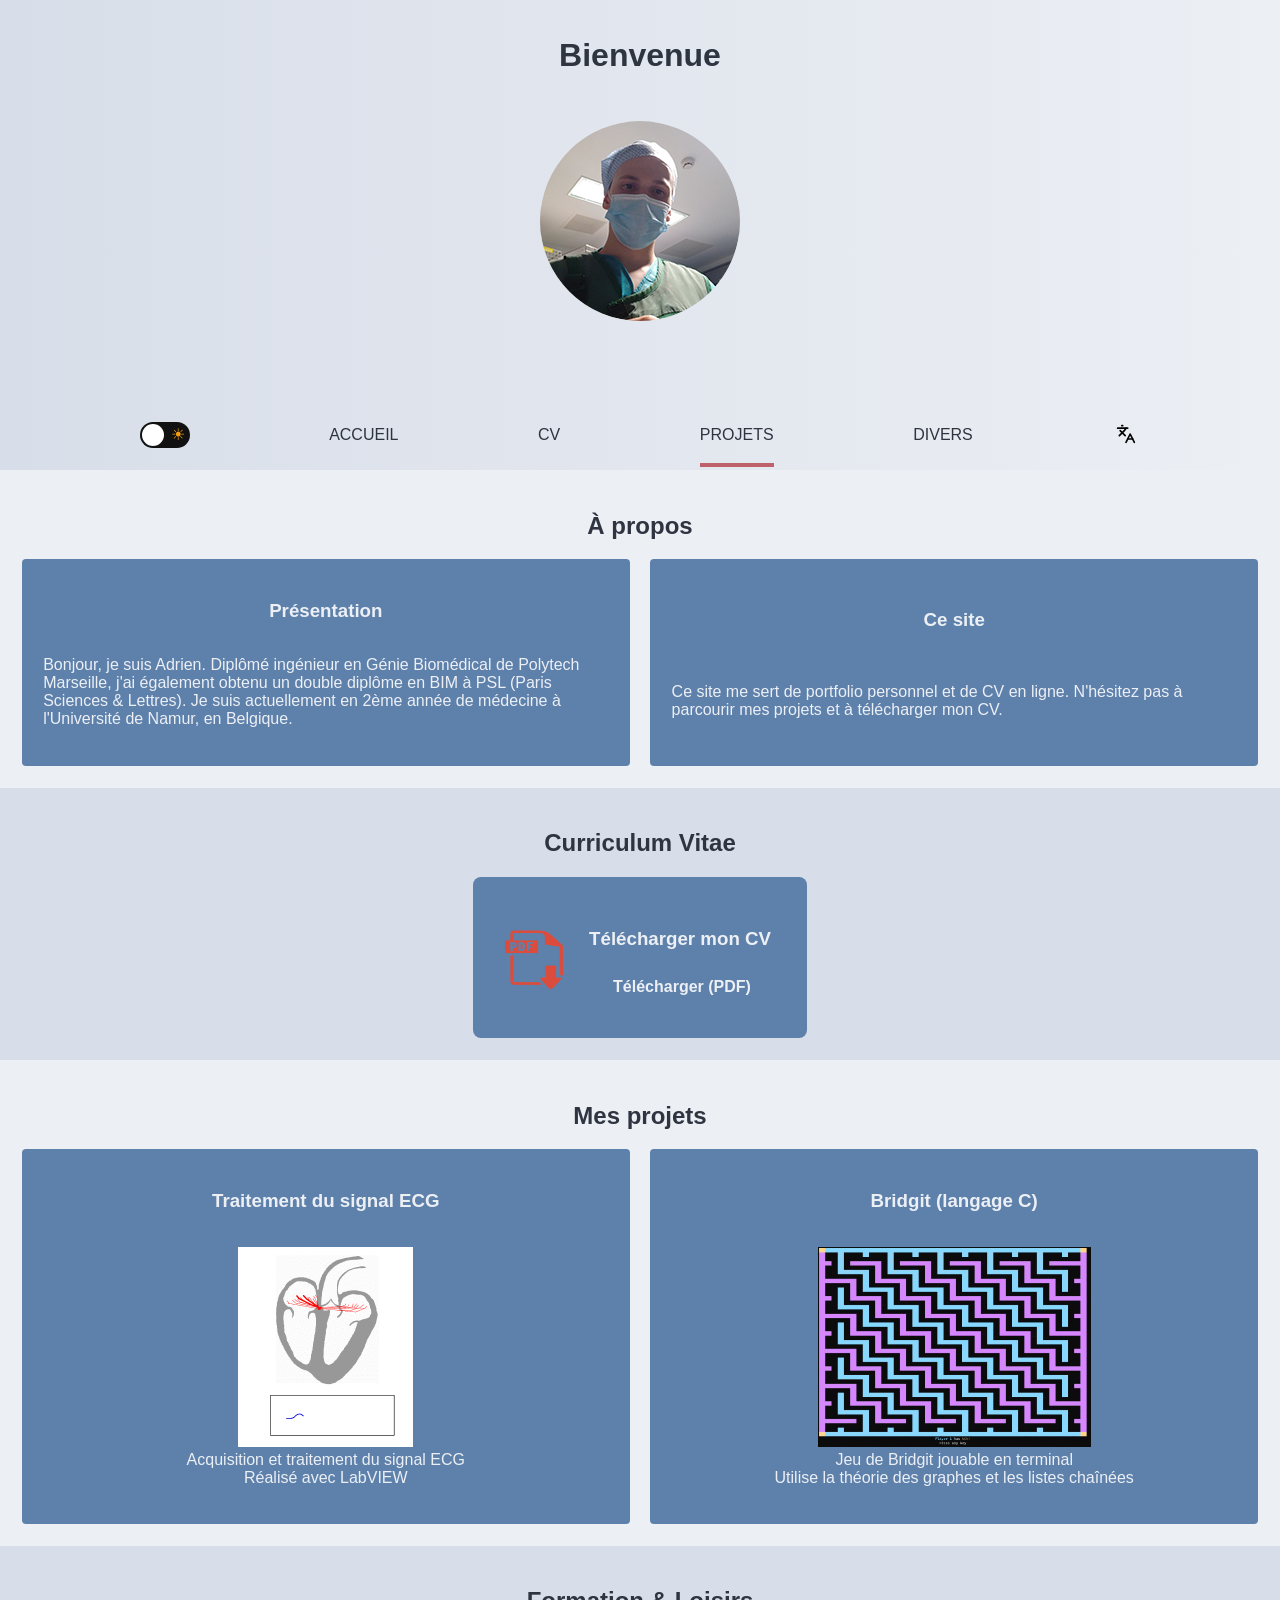
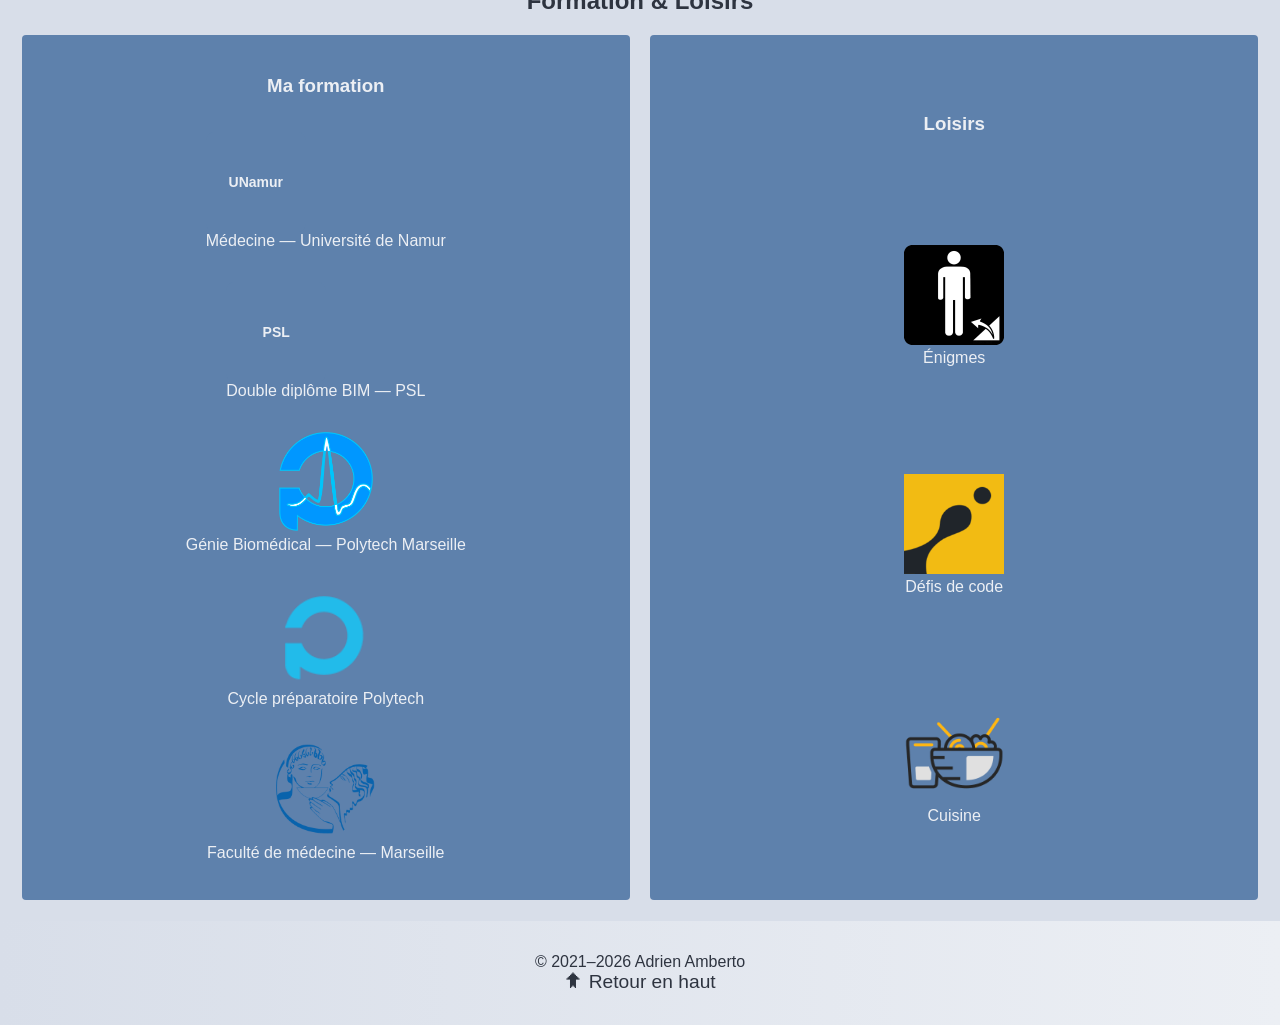
==== fr/index.html @ 1ee0a9d4 "Move site files to repo root for GitHub Pages" ====
<!DOCTYPE html>
<html lang="fr">
<head>
    <meta charset="UTF-8"/>
    <meta name="author" content="Adrien Amberto"/>
    <meta name="description" content="Adrien Amberto — Ingénieur biomédical et étudiant en médecine. Portfolio, CV et projets."/>
    <meta name="keywords" content="Adrien Amberto, ingénieur biomédical, étudiant médecine, Polytech Marseille, PSL, Namur, portfolio"/>
    <meta property="og:image" content="../img/pdp/pdp1.png"/>
    <meta name="viewport" content="width=device-width, initial-scale=1.0"/>
    <link rel="alternate" hreflang="en" href="../index.html"/>
    <link rel="alternate" hreflang="fr" href="index.html"/>
    <link rel="apple-touch-icon" href="../img/icon/apple-touch-icon.png"/>
    <link rel="icon" type="image/png" sizes="32x32" href="../img/icon/favicon-32x32.png"/>
    <link rel="icon" type="image/png" sizes="16x16" href="../img/icon/favicon-16x16.png"/>
    <link rel="shortcut icon" href="../img/icon/favicon.ico"/>
    <link rel="stylesheet" href="../css/style.css"/>
    <link rel="stylesheet" href="../css/dark.css"/>
    <link rel="stylesheet" href="../css/light.css"/>
    <script defer src="../js/script.js"></script>
    <title>Adrien Amberto</title>
</head>
<body class="light">
    <header>
        <h1>Bienvenue</h1>
        <img id="slider" class="pdp" src="../img/pdp/pdp1.png" alt="Adrien Amberto"/>
    </header>

    <nav class="navbar">
        <button class="hamburger" aria-label="Menu" aria-expanded="false">
            <span class="hamburger-line"></span>
            <span class="hamburger-line"></span>
            <span class="hamburger-line"></span>
        </button>
        <ul class="navbar-nav">
            <li><input type="checkbox" name="theme" id="checkbox"/>
                <label for="checkbox" class="label">
                    <i class="icone moon">&#x263E;</i>
                    <i class="icone sun">&#x2600;</i>
                    <span class="ball"></span>
                </label>
            </li>
            <li><a href="#home" class="nav-item active">ACCUEIL</a></li>
            <li><a href="#resume" class="nav-item">CV</a></li>
            <li><a href="#project" class="nav-item">PROJETS</a></li>
            <li><a href="#misc" class="nav-item">DIVERS</a></li>
            <li class="lang-dropdown">
                <button class="lang-btn" aria-label="Langue"><svg xmlns="http://www.w3.org/2000/svg" width="20" height="20" viewBox="0 0 24 24" fill="none" stroke="currentColor" stroke-width="2" stroke-linecap="round" stroke-linejoin="round"><path d="m5 8 6 6"/><path d="m4 14 6-6 2-3"/><path d="M2 5h12"/><path d="M7 2h1"/><path d="m22 22-5-10-5 10"/><path d="M14 18h6"/></svg></button>
                <ul class="lang-menu">
                    <li><a href="../index.html">English</a></li>
                    <li><span class="lang-current">Français</span></li>
                </ul>
            </li>
        </ul>
    </nav>

    <main>
        <section id="home">
            <h2>À propos</h2>
            <div class="grid">
                <article>
                    <h3>Présentation</h3>
                    <p>Bonjour, je suis Adrien. Diplômé ingénieur en Génie Biomédical de Polytech Marseille, j'ai également obtenu un double diplôme en BIM à PSL (Paris Sciences & Lettres). Je suis actuellement en 2ème année de médecine à l'Université de Namur, en Belgique.</p>
                </article>
                <article>
                    <h3>Ce site</h3>
                    <p>Ce site me sert de portfolio personnel et de CV en ligne. N'hésitez pas à parcourir mes projets et à télécharger mon CV.</p>
                </article>
            </div>
        </section>

        <section id="resume">
            <h2>Curriculum Vitae</h2>
            <div class="cv-card">
                <img src="../img/misc/logo_pdf.png" alt="PDF" class="cv-icon"/>
                <div class="cv-info">
                    <h3>Télécharger mon CV</h3>
                    <a href="../doc/cv/cv.pdf" download class="cv-download-btn">Télécharger (PDF)</a>
                </div>
            </div>
        </section>

        <section id="project">
            <h2>Mes projets</h2>
            <div class="grid">
                <article>
                    <h3>Traitement du signal ECG</h3>
                    <a href="../doc/projet/projet labview.zip" download="ECG_labview.zip"><figure>
                        <img src="../img/project/ECG.gif" alt="Animation ECG"/></a>
                        <figcaption>Acquisition et traitement du signal ECG<br/>Réalisé avec LabVIEW</figcaption>
                    </figure>
                </article>
                <article>
                    <h3>Bridgit (langage C)</h3>
                    <a href="../doc/projet/khana.c" download="bridgit.c"><figure>
                        <img src="../img/project/bridgit.gif" alt="Jeu de Bridgit"/></a>
                        <figcaption>Jeu de Bridgit jouable en terminal<br/>Utilise la théorie des graphes et les listes chaînées</figcaption>
                    </figure>
                </article>
            </div>
        </section>

        <section id="misc">
            <h2>Formation & Loisirs</h2>
            <div class="grid">
                <article>
                    <h3>Ma formation</h3>
                    <figure>
                        <a href="https://www.unamur.be/fr/medecine" target="_blank"><span class="text-logo">UNamur</span></a>
                        <figcaption>Médecine — Université de Namur</figcaption>
                    </figure>
                    <figure>
                        <a href="https://psl.eu" target="_blank"><span class="text-logo">PSL</span></a>
                        <figcaption>Double diplôme BIM — PSL</figcaption>
                    </figure>
                    <figure>
                        <a href="https://polytech.univ-amu.fr/formations/cycle-ingenieur/genie-biomedical" target="_blank"><img src="../img/formation/logo_gbm.png" alt="Génie Biomédical"/></a>
                        <figcaption>Génie Biomédical — Polytech Marseille</figcaption>
                    </figure>
                    <figure>
                        <a href="https://polytech.univ-amu.fr/formations/cycle-preparatoire" target="_blank"><img src="../img/formation/logo_poly.png" alt="Cycle préparatoire"/></a>
                        <figcaption>Cycle préparatoire Polytech</figcaption>
                    </figure>
                    <figure>
                        <a href="https://smpm.univ-amu.fr/" target="_blank"><img src="../img/formation/logo_med.png" alt="Faculté de médecine"/></a>
                        <figcaption>Faculté de médecine — Marseille</figcaption>
                    </figure>
                </article>
                <article>
                    <h3>Loisirs</h3>
                    <figure>
                        <a href="http://www.ouverture-facile.com/enigmes/index.html" target="_blank"><img src="../img/hobbies/of.png" alt="Ouverture Facile"/></a>
                        <figcaption>Énigmes</figcaption>
                    </figure>
                    <figure>
                        <a href="https://www.codingame.com/start" target="_blank"><img src="../img/hobbies/coding.png" alt="CodinGame"/></a>
                        <figcaption>Défis de code</figcaption>
                    </figure>
                    <figure>
                        <img src="../img/hobbies/miam.png" alt="Cuisine"/>
                        <figcaption>Cuisine</figcaption>
                    </figure>
                </article>
            </div>
        </section>
    </main>

    <footer>
        <p id="copyright">
            &copy; 2021–2026 Adrien Amberto<br/>
            <a href="#" class="grand"><i class="icone">&#x1F899;</i> Retour en haut</a>
        </p>
    </footer>
</body>
</html>
---- css/style.css ----
/**************** General **************/
* {
    box-sizing: border-box;
    scroll-behavior: smooth;
    border: 0;
}

body {
    margin: 0;
    padding: 0;
    font-family: 'Segoe UI', Tahoma, Geneva, Verdana, sans-serif;
    font-size: 16px !important;
}

section, article, main {
    transition: background-color 500ms ease-in-out;
}

a {
    color: currentColor;
    text-decoration: none;
}

img {
    max-width: 100%;
    height: auto;
    transition: transform 500ms ease-out;
}

img:hover {
    transform: scale(1.1);
}

figure {
    text-align: center;
}

.grand {
    font-size: larger;
}
/***************************************/

/***************** Header **************/
header {
    padding: 1em;
    margin-bottom: 0;
    padding-bottom: 3.5em;
    min-height: 400px;
    text-align: center;
}

.pdp {
    margin-top: 2%;
    border-radius: 50%;
    width: 200px;
    height: 200px;
    object-fit: cover;
}

#slider {
    opacity: 1;
    transition: opacity 1.5s;
}

#slider.fadeOut {
    opacity: 0;
}
/***************************************/

/**************** Navbar ***************/
ul {
    list-style-type: none;
    margin: 0;
    padding: 0;
}

.navbar {
    position: sticky;
    top: 0;
    height: 70px;
    width: 100%;
    z-index: 99;
}

.navbar-nav {
    display: flex;
    align-items: center;
    justify-content: space-evenly;
    height: 100%;
}

.navbar-nav a {
    padding-bottom: 20px;
    transition: border-bottom .25s ease-out;
}

.navbar-nav a:hover {
    border-bottom: solid 4px #5e81ac;
}

.active {
    border-bottom: 4px solid #bf616a;
}

.lang-dropdown {
    position: relative;
    padding: 20px 40px;
    margin: -20px -40px;
}

.lang-btn {
    background: none;
    cursor: pointer;
    font-size: 20px;
    padding: 4px;
    line-height: 1;
}

.lang-menu {
    display: none;
    position: absolute;
    right: 0;
    top: 100%;
    background: #eceff4;
    border-radius: 4px;
    box-shadow: 0 2px 8px rgba(0,0,0,0.2);
    padding: 4px 0;
    min-width: 120px;
    z-index: 200;
}

.dark .lang-menu {
    background: #3b4252;
}

.lang-dropdown:hover .lang-menu {
    display: block;
}

.lang-menu li {
    padding: 6px 12px;
}

.lang-menu a:hover {
    text-decoration: underline;
    border-bottom: none;
}

.lang-current {
    opacity: 0.5;
}

/**************** Bouton ***************/
.icone {
    display: inline-block;
    user-select: none;
    font-style: normal;
    font-variant: normal;
    text-rendering: auto;
    line-height: 1;
}

#checkbox {
    opacity: 0;
    position: absolute;
}

.label {
    background-color: #111;
    display: flex;
    align-items: center;
    justify-content: space-between;
    border-radius: 50px;
    position: relative;
    padding: 5px;
    height: 26px;
    width: 50px;
}

.ball {
    background-color: #fff;
    border-radius: 50%;
    position: absolute;
    top: 2px;
    left: 2px;
    height: 22px;
    width: 22px;
    transition: transform 0.2s linear;
}

#checkbox:checked + .label .ball {
    transform: translateX(24px);
}

.moon {
    color: #f1c40f;
}

.sun {
    color: #f39c12;
}

/***************************************/

/*************** Hamburger Menu ***************/
.hamburger {
    display: none;
    background: none;
    cursor: pointer;
    padding: 10px;
    z-index: 100;
}

.hamburger-line {
    display: block;
    width: 25px;
    height: 3px;
    margin: 5px 0;
    background-color: currentColor;
    border-radius: 3px;
    transition: transform 0.3s, opacity 0.3s;
}
/***************************************/

/***************** Main ****************/
main {
    min-height: 1000px;
    padding: 0;
}

h2 {
    text-align: center;
}

section {
    padding: 1.35rem;
}

.grid {
    display: grid;
    gap: 20px;
    grid-template-columns: repeat(auto-fit, minmax(clamp(33.3333% - 20px, (40rem - 100%) * 999, 100%), 1fr));
}

article {
    display: flex;
    flex-direction: column;
    align-items: center;
    justify-content: space-around;
    padding: 1.35rem;
    border-radius: 4px;
    overflow: hidden;
}

#resume {
    display: flex;
    flex-direction: column;
    align-items: center;
    justify-content: center;
}

/************* CV Card *****************/
.cv-card {
    display: flex;
    align-items: center;
    gap: 20px;
    padding: 2rem;
    border-radius: 8px;
    max-width: 500px;
}

.cv-icon {
    width: 64px;
    height: 64px;
}

.cv-download-btn {
    display: inline-block;
    padding: 10px 24px;
    background-color: #5e81ac;
    color: #eceff4 !important;
    border-radius: 5px;
    text-decoration: none !important;
    font-weight: bold;
    transition: background-color 0.3s;
}

.cv-download-btn:hover {
    background-color: #81a1c1;
    transform: none;
}
/***************************************/

#project img {
    height: 200px;
    width: auto;
}

#misc img {
    width: 100px;
    height: 100px;
    object-fit: contain;
}

.text-logo {
    display: flex;
    align-items: center;
    justify-content: center;
    width: 100px;
    height: 100px;
    border-radius: 8px;
    background-color: #5e81ac;
    color: #eceff4;
    font-weight: bold;
    font-size: 14px;
    text-align: center;
    line-height: 1.2;
}

.text-logo:hover {
    transform: scale(1.1);
}
/***************************************/

/*************** Footer ****************/
footer {
    padding: 2em;
    text-align: center;
}

#copyright {
    margin: 0;
}
/***************************************/

/************* Responsive **************/
@media (max-width: 768px) {
    .hamburger {
        display: block;
        position: absolute;
        right: 15px;
        top: 15px;
    }

    .navbar {
        height: auto;
        min-height: 50px;
        position: sticky;
        top: 0;
    }

    .navbar-nav {
        flex-direction: column;
        align-items: stretch;
        display: none;
    }

    .navbar-nav.open {
        display: flex;
    }

    .navbar-nav li {
        text-align: center;
        padding: 12px 0;
    }

    .navbar-nav a {
        padding-bottom: 5px;
    }

    .navbar-nav li:first-child {
        display: flex;
        justify-content: center;
        padding: 10px 0;
    }

    .cv-card {
        flex-direction: column;
        text-align: center;
    }

    .pdp {
        width: 150px;
        height: 150px;
    }

    header {
        min-height: 300px;
        padding-bottom: 2em;
    }

    #project img {
        height: 150px;
    }
}

@media (max-width: 480px) {
    body {
        font-size: 14px !important;
    }

    .pdp {
        width: 120px;
        height: 120px;
    }

    header {
        min-height: 250px;
    }

    section {
        padding: 1rem 0.75rem;
    }

    #project img {
        height: 120px;
        width: auto;
    }
}
/***************************************/
---- css/dark.css ----
body.dark {
    color: #d8dee9;
}

body.dark, .dark header, .dark .navbar {
    background: linear-gradient(to right, #2e3440, #4c566a);
}

.dark article, .dark .cv-card {
    background-color: #4c566a;
}

.dark main > :nth-child(even) {
    background-color: #2e3440;
}

.dark main > :nth-child(odd) {
    background-color: #292E39;
}

.dark .text-logo {
    background-color: #4c566a;
}
---- css/light.css ----
body.light {
    color: #2e3440;
}

body.light, .light header, .light .navbar {
    background: linear-gradient(to right, #d8dee9, #eceff4);
}

.light article, .light .cv-card {
    background-color: #5e81ac;
    color: #eceff4;
}

.light main > :nth-child(even) {
    background-color: #d8dee9;
}

.light main > :nth-child(odd) {
    background-color: #eceff4;
}
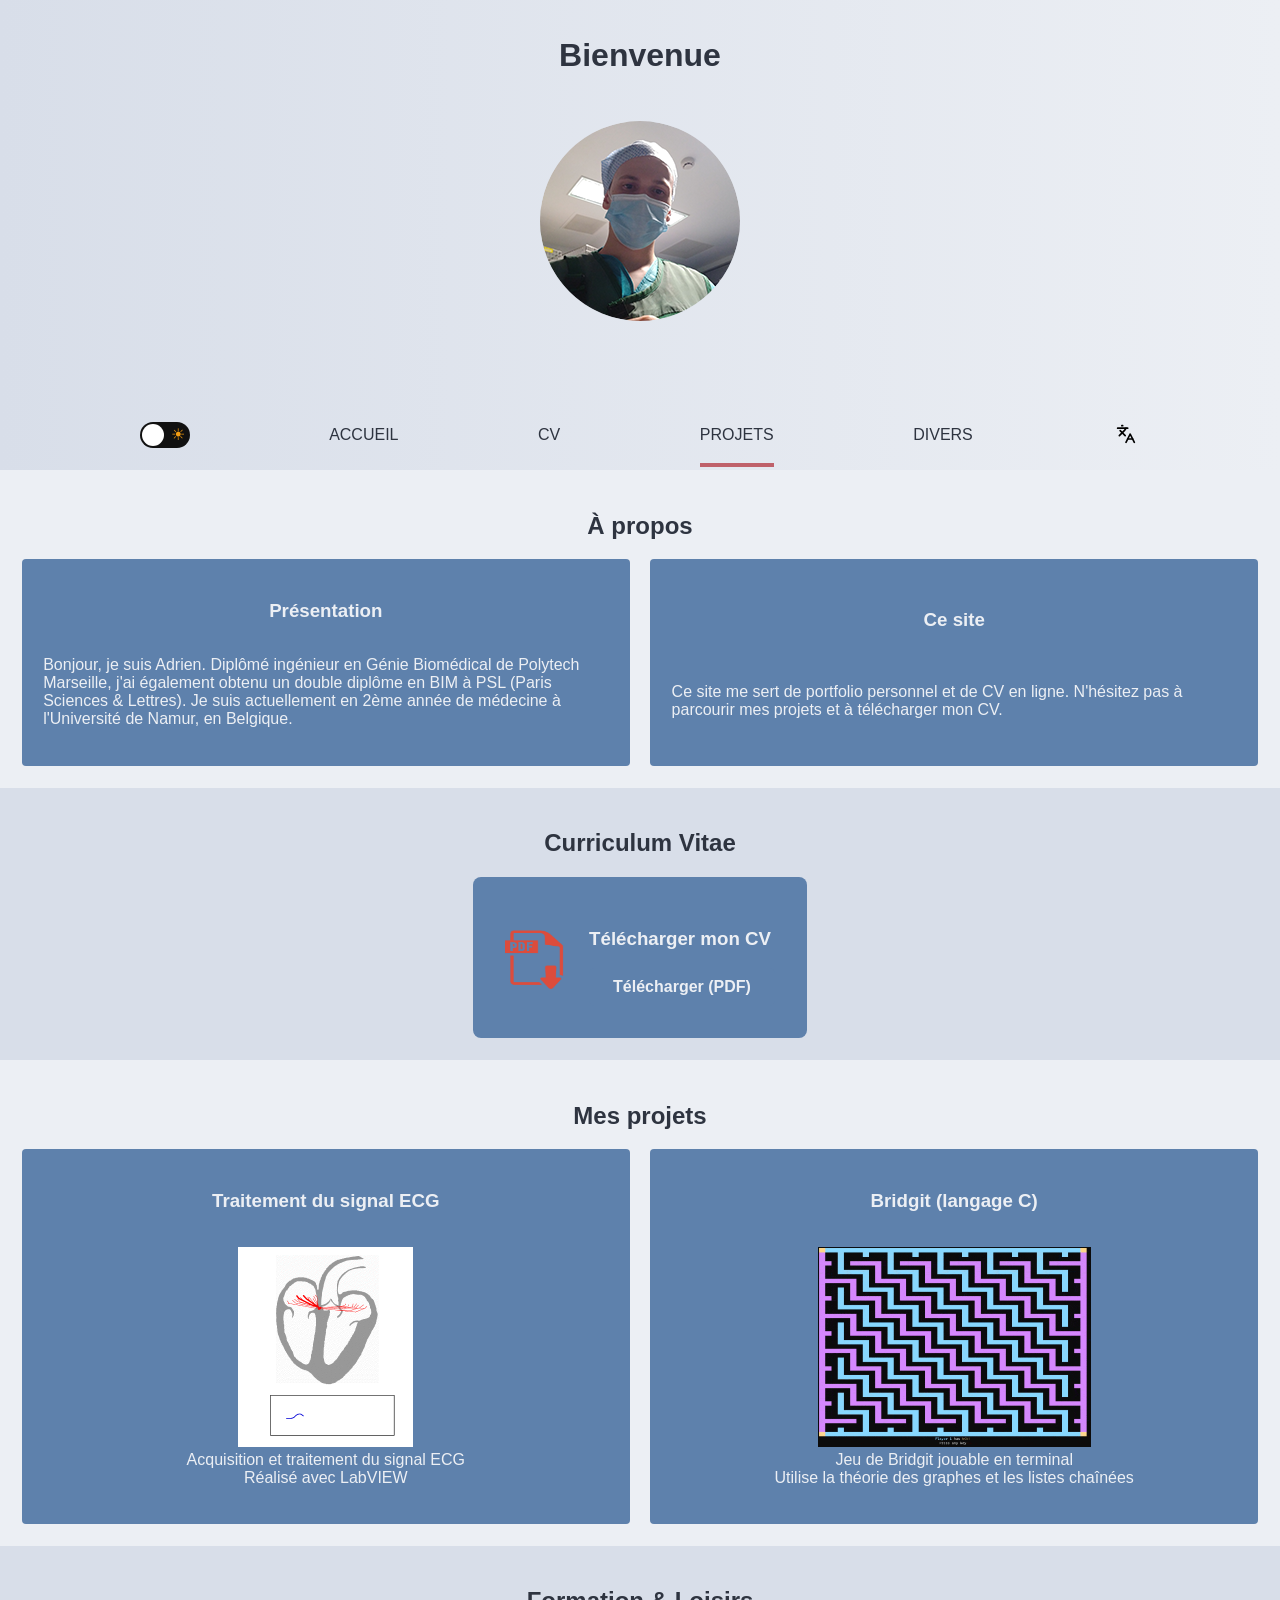
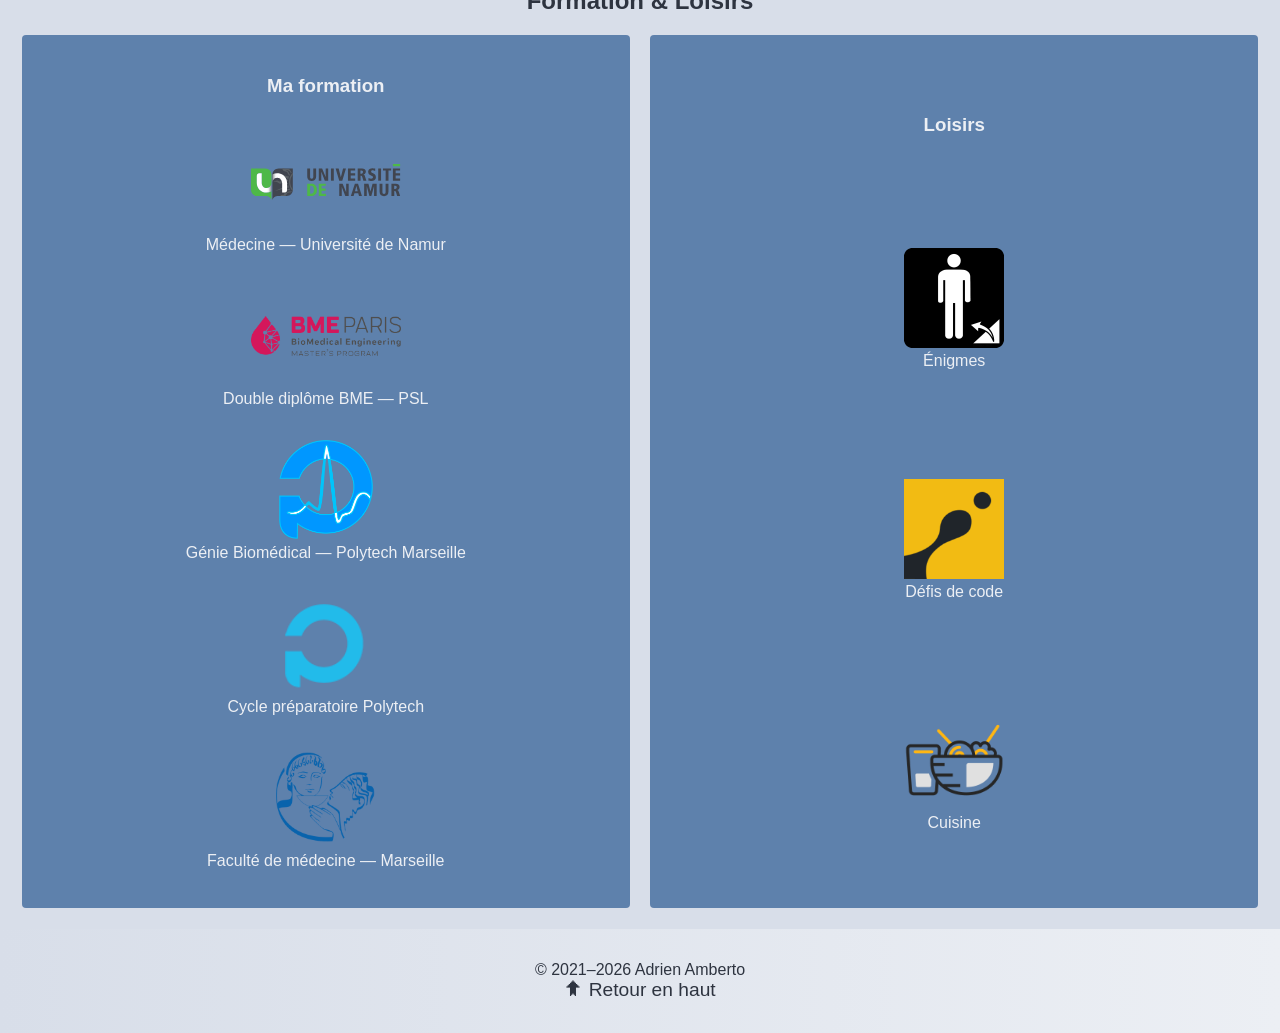
==== commit f402596a: "Add favicon, logo images for PSL/Namur, fix logo sizing" ====
--- a/fr/index.html
+++ b/fr/index.html
@@ -9,10 +9,11 @@
     <meta name="viewport" content="width=device-width, initial-scale=1.0"/>
     <link rel="alternate" hreflang="en" href="../index.html"/>
     <link rel="alternate" hreflang="fr" href="index.html"/>
-    <link rel="apple-touch-icon" href="../img/icon/apple-touch-icon.png"/>
+    <link rel="icon" type="image/svg+xml" href="../img/icon/option2_AA_modern.svg"/>
     <link rel="icon" type="image/png" sizes="32x32" href="../img/icon/favicon-32x32.png"/>
     <link rel="icon" type="image/png" sizes="16x16" href="../img/icon/favicon-16x16.png"/>
     <link rel="shortcut icon" href="../img/icon/favicon.ico"/>
+    <link rel="apple-touch-icon" sizes="180x180" href="../img/icon/apple-touch-icon.png"/>
     <link rel="stylesheet" href="../css/style.css"/>
     <link rel="stylesheet" href="../css/dark.css"/>
     <link rel="stylesheet" href="../css/light.css"/>
@@ -105,12 +106,12 @@
                 <article>
                     <h3>Ma formation</h3>
                     <figure>
-                        <a href="https://www.unamur.be/fr/medecine" target="_blank"><span class="text-logo">UNamur</span></a>
+                        <a href="https://www.unamur.be/fr/bachelier-en-medecine-2026-2027" target="_blank"><img src="../img/formation/logo_unamur.svg" alt="Université de Namur"/></a>
                         <figcaption>Médecine — Université de Namur</figcaption>
                     </figure>
                     <figure>
-                        <a href="https://psl.eu" target="_blank"><span class="text-logo">PSL</span></a>
-                        <figcaption>Double diplôme BIM — PSL</figcaption>
+                        <a href="https://www.psl.eu/sites/default/files/2020-07/Master%20BioMedical%20Engineering%20BME_%20PSL.pdf" target="_blank"><img src="../img/formation/logo_psl.png" alt="PSL BME"/></a>
+                        <figcaption>Double diplôme BME — PSL</figcaption>
                     </figure>
                     <figure>
                         <a href="https://polytech.univ-amu.fr/formations/cycle-ingenieur/genie-biomedical" target="_blank"><img src="../img/formation/logo_gbm.png" alt="Génie Biomédical"/></a>
--- a/css/style.css
+++ b/css/style.css
@@ -296,8 +296,8 @@
     width: auto;
 }
 
-#misc img {
-    width: 100px;
+#misc img, #misc svg {
+    width: 150px;
     height: 100px;
     object-fit: contain;
 }
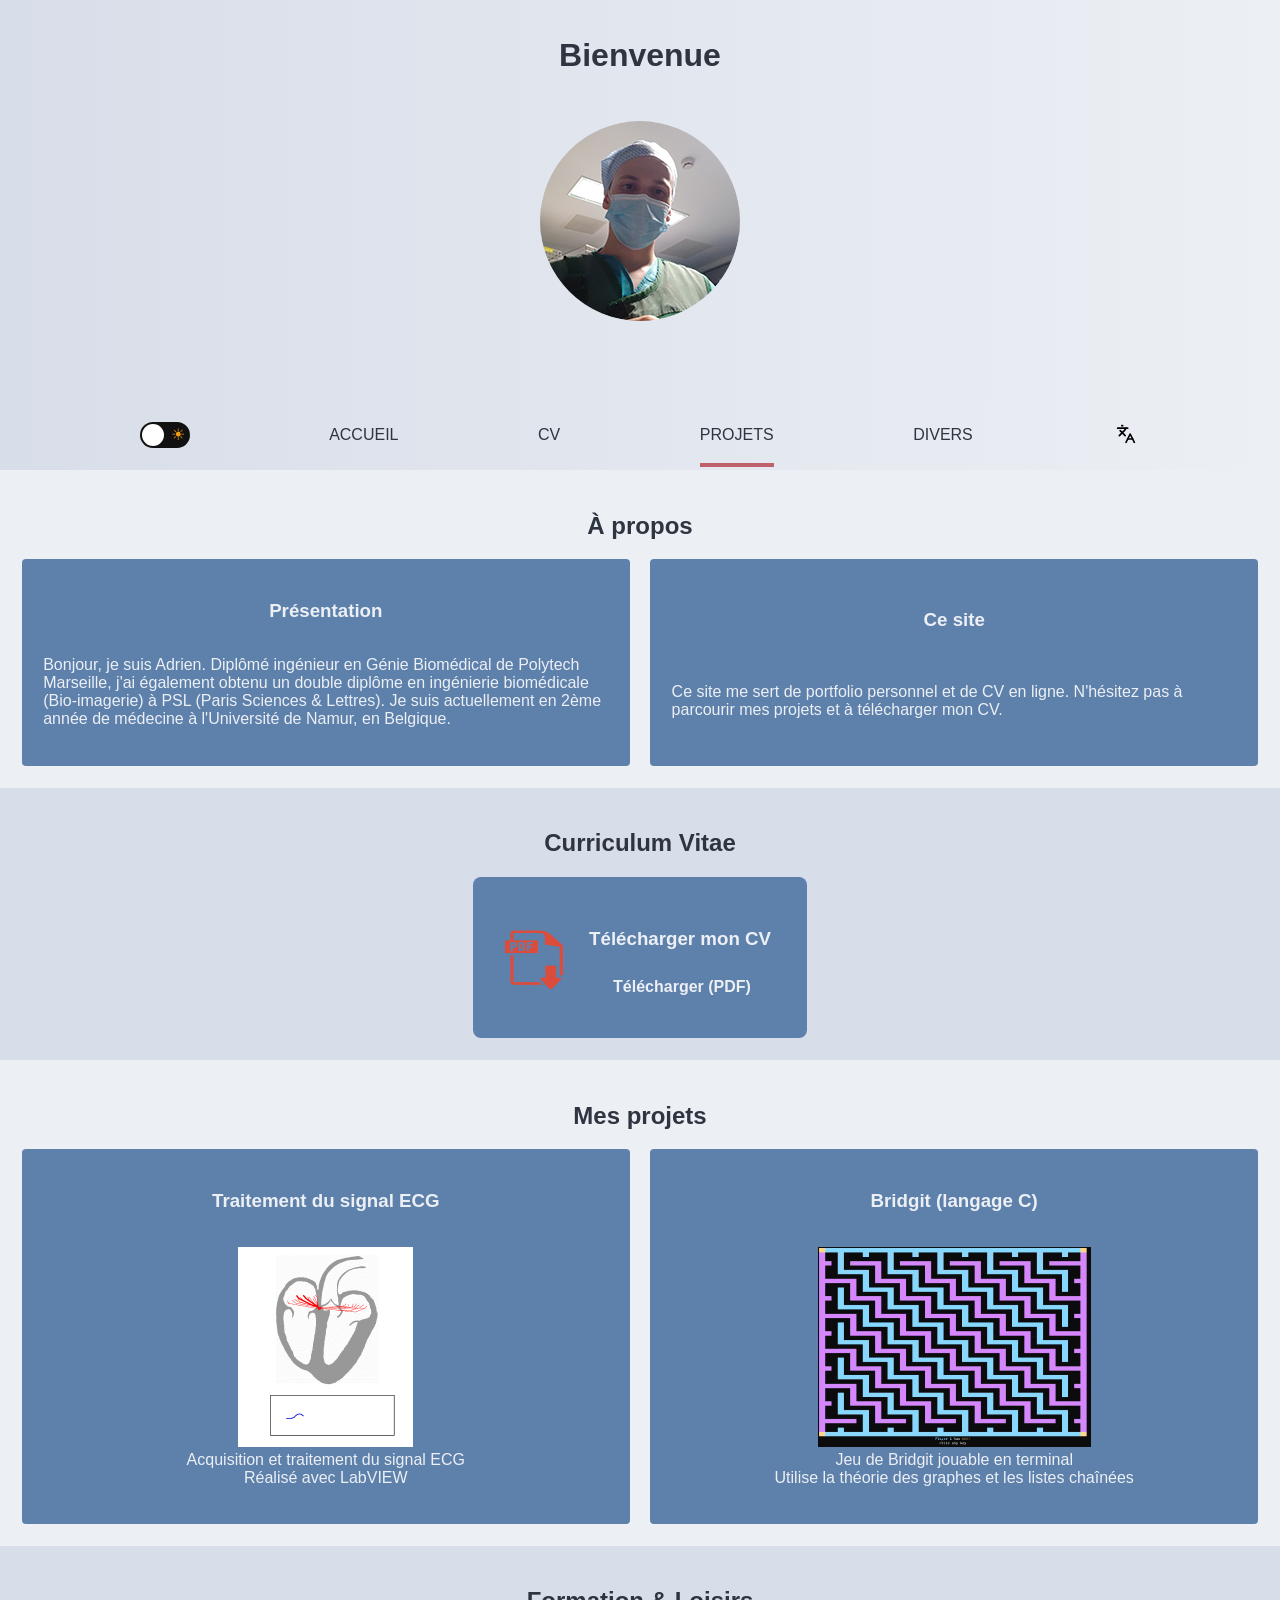
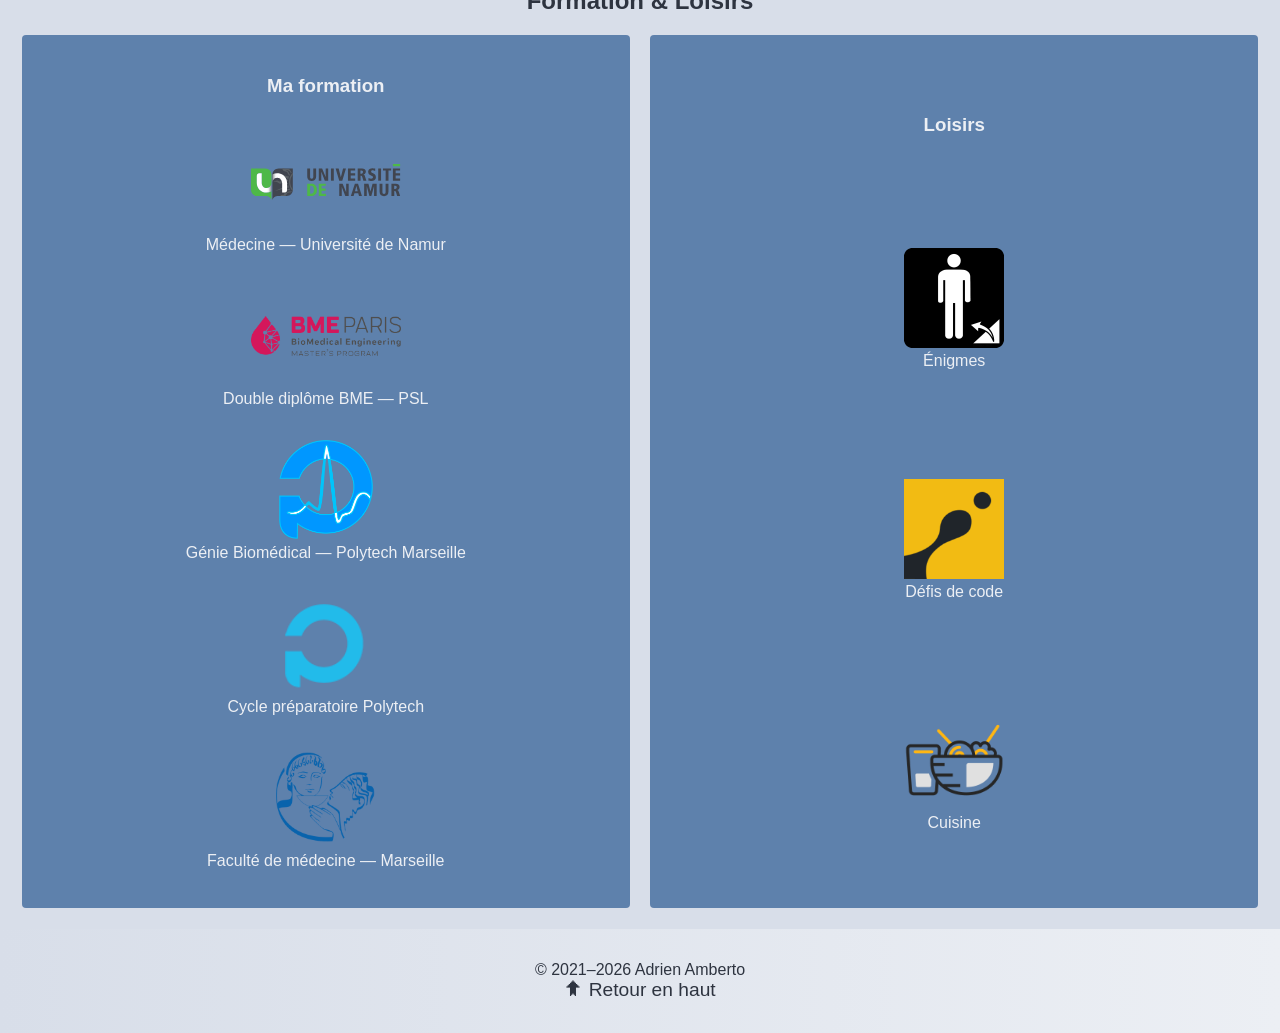
==== commit 10e8f200: "Clarify BIM as Biomedical Engineering (Bioimaging)" ====
--- a/fr/index.html
+++ b/fr/index.html
@@ -60,7 +60,7 @@
             <div class="grid">
                 <article>
                     <h3>Présentation</h3>
-                    <p>Bonjour, je suis Adrien. Diplômé ingénieur en Génie Biomédical de Polytech Marseille, j'ai également obtenu un double diplôme en BIM à PSL (Paris Sciences & Lettres). Je suis actuellement en 2ème année de médecine à l'Université de Namur, en Belgique.</p>
+                    <p>Bonjour, je suis Adrien. Diplômé ingénieur en Génie Biomédical de Polytech Marseille, j'ai également obtenu un double diplôme en ingénierie biomédicale (Bio-imagerie) à PSL (Paris Sciences & Lettres). Je suis actuellement en 2ème année de médecine à l'Université de Namur, en Belgique.</p>
                 </article>
                 <article>
                     <h3>Ce site</h3>
